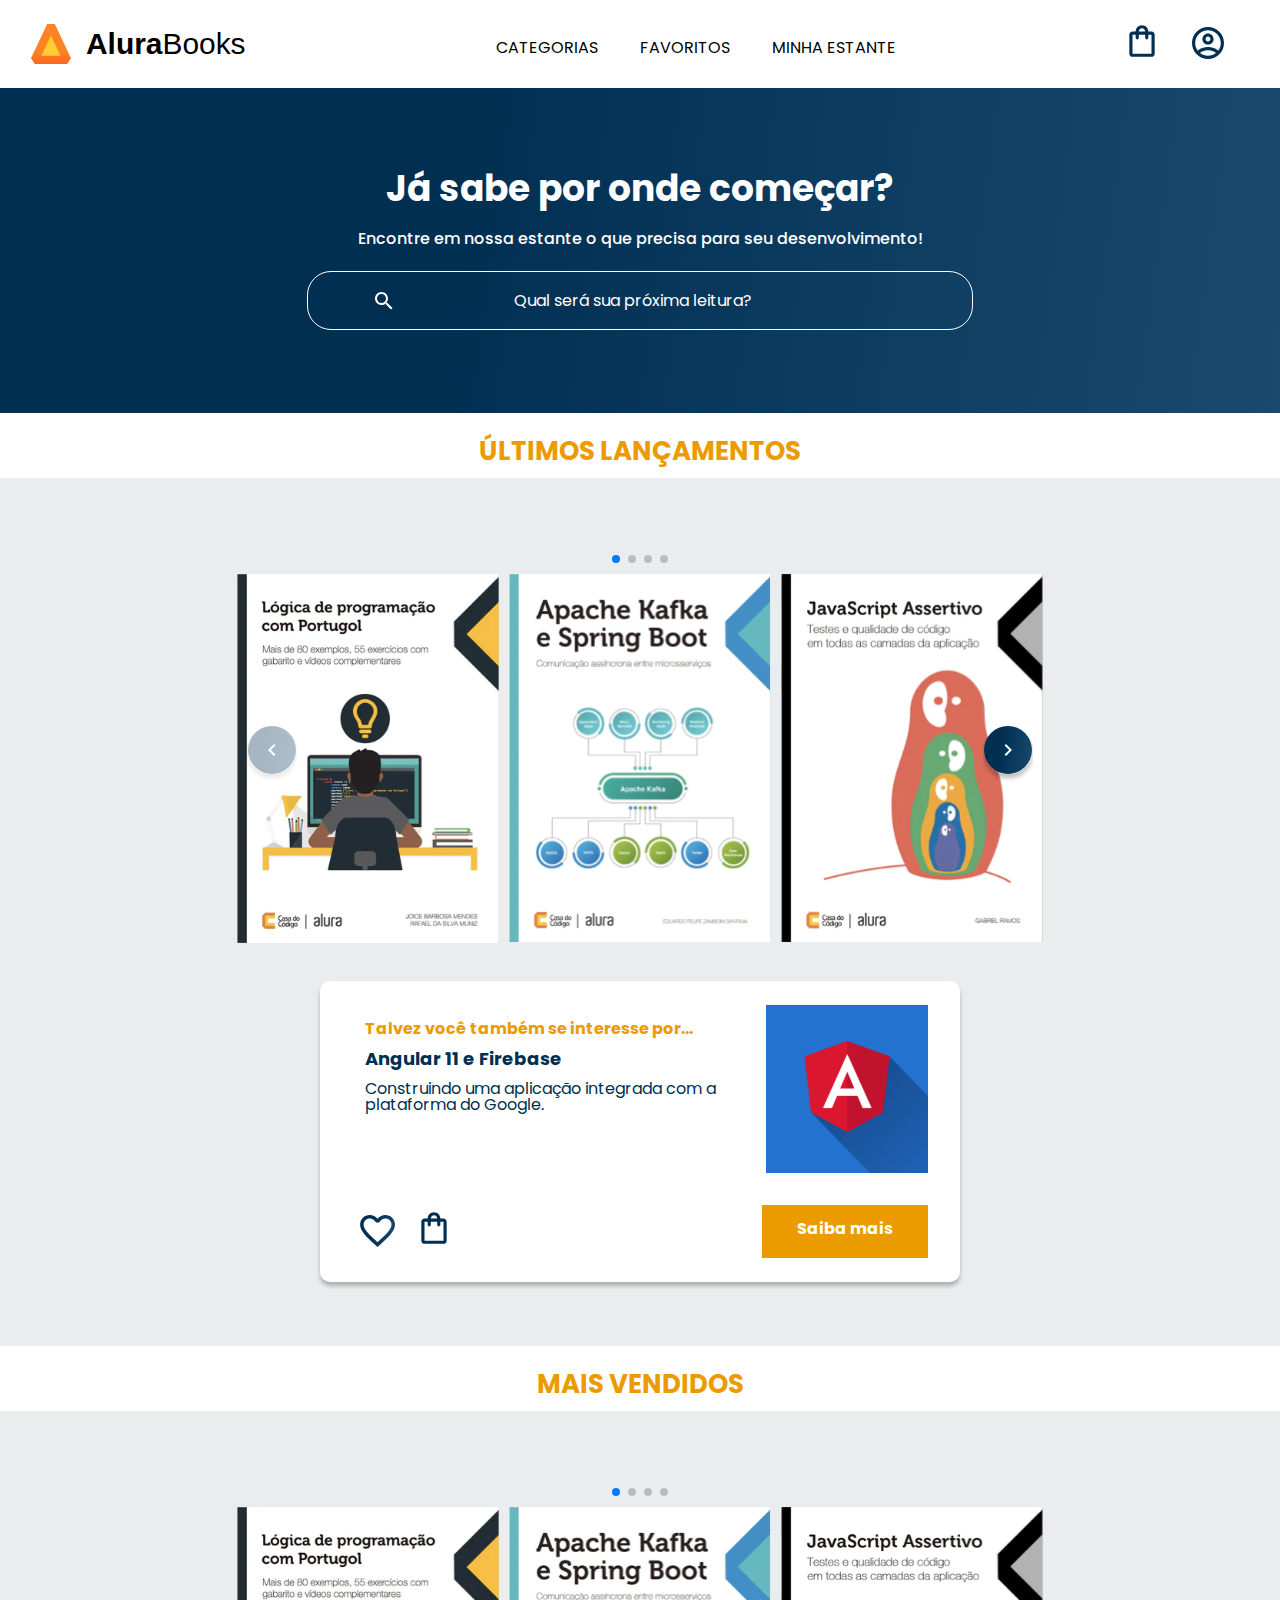
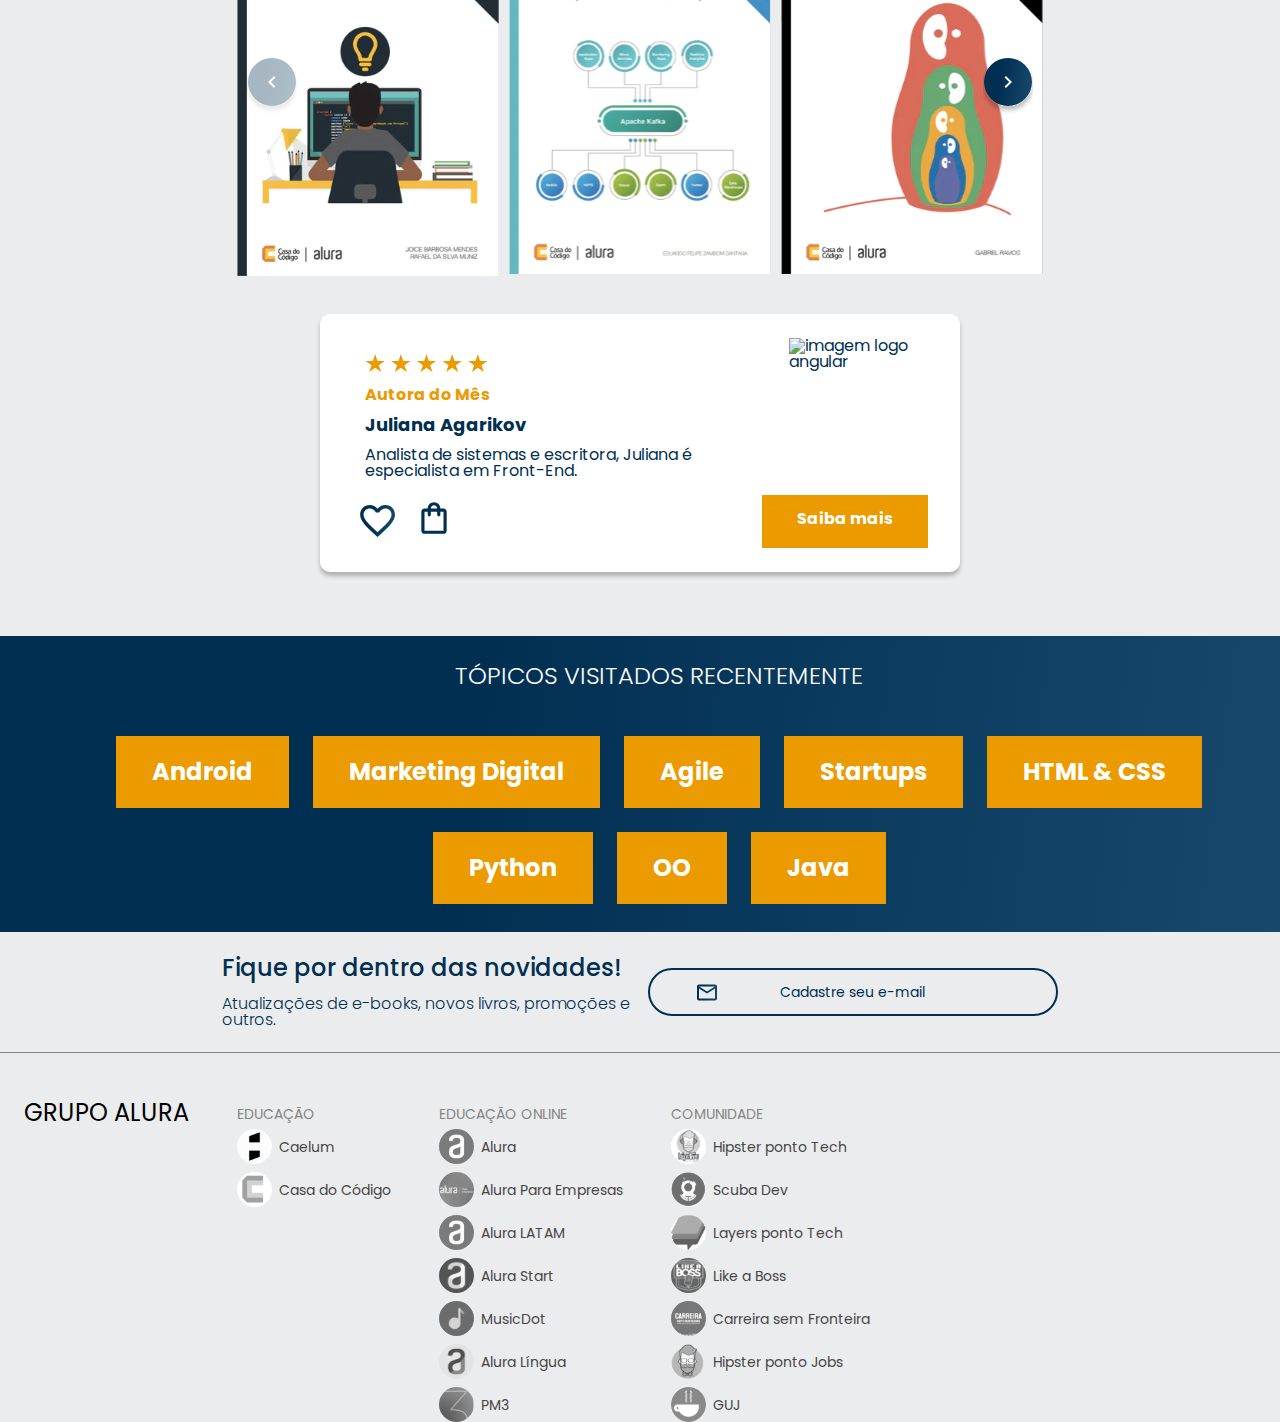
==== index.html @ ea00a30a "correção de imagens" ====
<!DOCTYPE html>
<html lang="pt-br">
<head>
    <meta charset="UTF-8">
    <meta http-equiv="X-UA-Compatible" content="IE=edge">
    <meta name="viewport" content="width=device-width, initial-scale=1.0">
    <link rel="stylesheet" href="assets/css/reset.css">
    <link rel="stylesheet" href="https://cdn.jsdelivr.net/npm/swiper@9/swiper-bundle.min.css"/>
    <link rel="stylesheet" href="assets/css/styles.css">
    <link rel="preconnect" href="https://fonts.googleapis.com">
    <link rel="preconnect" href="https://fonts.gstatic.com" crossorigin>
    <link href="https://fonts.googleapis.com/css2?family=Poppins:wght@300;400;500;700&display=swap" rel="stylesheet">
    <link href="https://fonts.googleapis.com/css2?family=Josefin+Sans:wght@400;700&display=swap" rel="stylesheet">
    <title>AluraBooks</title>
</head>
<body>
    <header class="cabecalho">
        <div class="container">
            <input type="checkbox" id="menu" class="container__botao">
            <label for="menu">
                <span class="cabecalho__menu-hamburguer" aria-label="menu"></span>
            </label>
            <ul class="lista-menu">
                <li class="lista-menu__titulo">Categorias</li>
                <li class="lista-menu__item"><a href="#" class="lista-menu__link">Programação</a></li>
                <li class="lista-menu__item"><a href="#" class="lista-menu__link">Front-end</a></li>
                <li class="lista-menu__item"><a href="#" class="lista-menu__link">Infraestrutura</a></li>
                <li class="lista-menu__item"><a href="#" class="lista-menu__link">Business</a></li>
                <li class="lista-menu__item"><a href="#" class="lista-menu__link">Design & UX</a></li>
            </ul>            
            <img src="assets/img/Logo.svg" alt="logomarca alura books">
            <h1 class="container__titulo"><b class="container__titulo--negrito">Alura</b>Books</h1>
        </div>
        
        <ul class="opcoes">
            <input type="checkbox" id="menu1024" class="container__botao1024">
                <label for="menu1024" class="opcoes__rotulo">
                    <li class="opcoes__item">Categorias</li>
                </label>           
                
                <ul class="lista-menu">
                    <li class="lista-menu__item"><a href="#" class="lista-menu__link">Programação</a></li>
                    <li class="lista-menu__item"><a href="#" class="lista-menu__link">Front-end</a></li>
                    <li class="lista-menu__item"><a href="#" class="lista-menu__link">Infraestrutura</a></li>
                    <li class="lista-menu__item"><a href="#" class="lista-menu__link">Business</a></li>
                    <li class="lista-menu__item"><a href="#" class="lista-menu__link">Design & UX</a></li>
                </ul> 
            </li>
            <li class="opcoes__item"><a href="#" class="opcoes__link">Favoritos</a></li>
            <li class="opcoes__item"><a href="#" class="opcoes__link">Minha estante</a></li></li>
        </ul>
        <div class="container">
            <a href="#"><img src="assets/img/Compras.svg" alt="img/Compras"><h3>Minha sacola</h3></a>
            <a href="#"><img src="assets/img/Usuário.svg" alt="img/Usuario"><h3>Meu perfil</h3></a> 
        </div>               
    </header>

    <main>
        <section class="secao__banner">
            <h2 class="secao__banner__titulo">Já sabe por onde começar?</h2>
            <p class="secao__banner__texto">Encontre em nossa estante o que precisa para seu desenvolvimento!</p>
            <input type="search" name="proximaleitura" id="proxleitura" placeholder="Qual será sua próxima leitura?" class="secao__banner__pergunta">            
        </section>
        <section class="secao__carrossel">
            <h2 class="container__titulo__secao">últimos lançamentos</h2>
            <div class="secao__carrossel--swiper-card">
                <div class="swiper">
                    <!-- If we need pagination -->
                    <div class="swiper-pagination"></div>
    
                    <!-- Additional required wrapper -->
                    <div class="swiper-wrapper">
                      <!-- Slides -->
                      <div class="swiper-slide"><img src="/assets/img/Portugol.svg" alt="Livro sobre portugol"></div>
                      <div class="swiper-slide"><img src="/assets/img/ApacheKafka.svg" alt="Livro sobre apachekafka"></div>
                      <div class="swiper-slide"><img src="/assets/img/Javascript.svg" alt="Livro sobre javascript"></div>
                      <div class="swiper-slide"><img src="/assets/img/Nodejs.svg" alt="Livro sobre nodejs"></div>
                      <div class="swiper-slide"><img src="/assets/img/ReactNative.svg" alt="Livro sobre reactnative"></div>
                      <div class="swiper-slide"><img src="/assets/img/Guia Front-end.svg" alt="Livro sobre frontend"></div>
                    </div> 
                  
                    <!-- If we need navigation buttons -->
                    <div class="swiper-button-prev"></div>
                    <div class="swiper-button-next"></div>         
                </div>
                <div class="secao__carrossel__card">
                    <div class="card-descricao">
                        <div class="descricao">
                            <h3 class="descricao-titulo">Talvez você também se interesse por...</h3>
                            <h2 class="descricao-titulo2">Angular 11 e Firebase</h2>
                            <p class="descricao-texto">Construindo uma aplicação integrada com a plataforma do Google.</p>
                        </div>
                        <img src="/assets/img/Angular.svg" alt="imagem logo angular" class="descricao-img">
                    </div>
                    <div class="card-botao">  
                        <div>
                            <a href="#"><img src="/assets/img/Favoritos.svg" alt="icone favorito"></a>
                            <a href="#"><img src="/assets/img/Compras.svg" alt="icone compras"></a>
                        </div>             
                        <a href="#" class="card-btn">Saiba mais</a>
                    </div>              
                </div>    
            </div>
        </section>

        <section class="secao__carrossel">
            <h2 class="container__titulo__secao">Mais vendidos</h2>
            <div class="secao__carrossel--swiper-card">
                <div class="swiper">
                    <!-- If we need pagination -->
                    <div class="swiper-pagination"></div>
    
                    <!-- Additional required wrapper -->
                    <div class="swiper-wrapper">
                      <!-- Slides -->
                      <div class="swiper-slide"><img src="/assets/img/Portugol.svg" alt="Livro sobre portugol"></div>
                      <div class="swiper-slide"><img src="/assets/img/ApacheKafka.svg" alt="Livro sobre apachekafka"></div>
                      <div class="swiper-slide"><img src="/assets/img/Javascript.svg" alt="Livro sobre javascript"></div>
                      <div class="swiper-slide"><img src="/assets/img/Nodejs.svg" alt="Livro sobre nodejs"></div>
                      <div class="swiper-slide"><img src="/assets/img/ReactNative.svg" alt="Livro sobre reactnative"></div>
                      <div class="swiper-slide"><img src="/assets/img/Guia Front-end.svg" alt="Livro sobre frontend"></div>
                    </div> 
                  
                    <!-- If we need navigation buttons -->
                    <div class="swiper-button-prev"></div>
                    <div class="swiper-button-next"></div>         
                </div> 
                <div class="secao__carrossel__card">
                    <div class="card-descricao">
                        <div class="descricao">
                            <img src="/assets/img/Estrelinhas.svg" alt="img estrelinhas" class="descricao-estrela">
                            <h3 class="descricao-titulo">Autora do Mês</h3>
                            <h2 class="descricao-titulo2">Juliana Agarikov</h2>
                            <p class="descricao-texto">Analista de sistemas e escritora, Juliana é especialista em Front-End. </p>
                        </div>
                        <img src="/assets/img/Perfil-escritora 1.svg" alt="imagem logo angular" class="descricao-img">
                    </div>
                    <div class="card-botao">
                        <div>
                            <a href="#"><img src="/assets/img/Favoritos.svg" alt="icone favorito"></a>
                            <a href="#"><img src="/assets/img/Compras.svg" alt="icone compras"></a>
                        </div>                    
                        <a href="#" class="card-btn">Saiba mais</a>
                    </div>   
                </div>    
            </div>
        </section>
        <section class="secao__topico">
            <h2 class="topico-titulo">TÓPICOS VISITADOS RECENTEMENTE</h2>
            <div class="topico-link">
                <a href="#" class="topico-link-btn">Android</a>
                <a href="#" class="topico-link-btn">Marketing Digital</a>
                <a href="#" class="topico-link-btn">Agile</a>
                <a href="#" class="topico-link-btn">Startups</a>
                <a href="#" class="topico-link-btn">HTML & CSS</a>
                <a href="#" class="topico-link-btn">Python</a>
                <a href="#" class="topico-link-btn">OO</a>
                <a href="#" class="topico-link-btn">Java</a>
            </div>            
        </section>
        <section class="secao__contato">
            <div class="secao__contato__texto">
                <h2 class="contato-titulo">Fique por dentro das novidades!</h2>
                <p class="contato-texto">Atualizações de e-books, novos livros, promoções e outros.</p>
            </div>
            <div class="secao__contato__email">
                <input type="email" name="email" id="email" placeholder="Cadastre seu e-mail" class="contato-email">
            </div>
            
        </section>
    </main>
    <footer class="footer">
        <h2 class="footer__texto">grupo alura</h2>
        <ul class="lista-topicos">
            <li class="lista__titulo">
                <h3>educação</h3>
            </li>
            <li class="lista__item">
                <img src="/assets/img/Caelum.svg" alt="logo caelum">
                <a href="#">Caelum</a>
            </li>
            <li class="lista__item">
                <img src="/assets/img/CasaDoCodigo.svg" alt="logo casa do codigo">
            <a href="#">Casa do Código</a>
            </li>
        </ul>   
        <ul class="lista-topicos">
            <li class="lista__titulo">
                <h3>educação online</h3>
            </li>
            <li class="lista__item">
                <img src="/assets/img/Alura.svg" alt="logo alura">
                <a href="#">Alura</a>
            </li>
            <li class="lista__item">
                <img src="/assets/img/AluraEmpresas.svg" alt="logo alura empresas">
                <a href="#">Alura Para Empresas</a>
            </li> 
            <li class="lista__item">
                <img src="/assets/img/AluraLatam.svg" alt="logo alura latam">
                <a href="#">Alura LATAM</a>
            </li>
            <li class="lista__item">
                <img src="/assets/img/AluraStart.svg" alt="logo alura start">
                <a href="#">Alura Start</a>
            </li>
            <li class="lista__item">
                <img src="/assets/img/MusicDot.svg" alt="logo music dot">
                <a href="#">MusicDot</a>
            </li>
            <li class="lista__item">
                <img src="/assets/img/AluraLingua.svg" alt="logo alura lingua">
                <a href="#">Alura Língua</a>
            </li>
            <li class="lista__item">
                <img src="/assets/img/PM3.svg" alt="logo pm3">
                <a href="#">PM3</a>
            </li>
        </ul>         
        <ul class="lista-topicos">
            <li class="lista__titulo">
                <h3>comunidade</h3>
            </li>
            <li class="lista__item">
                <img src="/assets/img/HipstersTech.svg" alt="logo HipstersTech">
                <a href="#">Hipster ponto Tech</a>
            </li>
            <li class="lista__item">
                <img src="/assets/img/Scuba.svg" alt="">
                <a href="#">Scuba Dev</a>
            </li>
            <li class="lista__item">
                <img src="/assets/img/Layers.svg" alt="">
                <a href="#">Layers ponto Tech</a>
            </li>
            <li class="lista__item">
                <img src="/assets/img/LikeABoss.svg" alt="">
                <a href="#">Like a Boss</a>
            </li>
            <li class="lista__item">
                <img src="/assets/img/CarreiraSemFronteira.svg" alt="">
                <a href="#">Carreira sem Fronteira</a>
            </li>
            <li class="lista__item">
                <img src="/assets/img/HipstersJobs.svg" alt="">
                <a href="#">Hipster ponto Jobs</a>
            </li>
            <li class="lista__item">
                <img src="/assets/img/GUJ.svg" alt="">
                <a href="#">GUJ</a>
            </li>
        </ul>
              
    </footer>
    
    <script src="https://cdn.jsdelivr.net/npm/swiper@9/swiper-bundle.min.js"></script>
    <script src="assets/js/file.js"></script>
</body>
</html>
---- assets/css/styles.css ----
@import url(header.css);
@import url(footer.css);

:root {
    --fonte-padrao: 'Poppins', sans-serif;
    --fonte-secundaria: 'Josefin', sans-serif;
    --cor-fonte-primaria: #002F52;
    --cor-fonte-secundaria: #FFFFFF;
    --cor-fonte-terciaria: rgba (0, 0, 0, 0.85);
    --laranja: #EB9B00;
    --azul-degrade: linear-gradient(97.54deg, #002F52 35.49%, #326589 165.37%);

    --cor-de-fundo: #EBECEE;
    --branco: #FFFFFF;
    --cinza: #474646;
    --cinza2: #858585;
    --preto: #000000;
}

body {
    font-family: var(--fonte-padrao);
    color: var(--cor-fonte-primaria);
    background-color: var(--cor-de-fundo);
    font-size: 16px;
    font-weight: 400;
}


.secao__banner {
    text-align: center;
    background: var(--azul-degrade);
    color: var(--branco);
    padding: 2.5em 1em;
}

.secao__banner__titulo {
    text-align: center;
    font-size: 1.12rem;
    font-weight: 700;
}

.secao__banner__texto {
    text-align: center;
    font-weight: 500;
    margin: 1em 1em 1.5em 1em;
}

.secao__banner__pergunta {
    box-sizing: border-box;
    border: 1px solid var(--branco);
    border-radius: 24px;
    width: 100%;
    padding: 0.5em 0.5em;
    background-color: transparent;
    color: var(--branco);
    
}

.secao__banner__pergunta::placeholder {
    font-family: var(--fonte-padrao);
    font-size: 14px;
    font-weight: 400;
    text-align: center;
    color: var(--branco);
    background: url(../img/Pesquisa.svg) no-repeat;
    background-position: 1.5em;
}

.container__titulo__secao {
    font-size: 1.12rem;
    font-weight: 700;
    text-align: center;
    color: var(--laranja);
    background-color: var(--branco);
    text-transform: uppercase;
    padding: 1em 0 0.5em 0;
}

.swiper-slide img {
    width: 100%;
}

.swiper-button-prev, .swiper-button-next {
    display: none;
}

.swiper-pagination {
    position: initial;
    margin: 0.5em 0;
}

.secao__carrossel__card {
    display: flex;
    flex-direction: column;
    justify-content: space-between;
    background-color: var(--branco);
    margin: 1.5em 1.2em;
    padding: 1em 1em 1.5em 1em;
    box-shadow: 0px 4px 4px rgba(0, 0, 0, 0.25);
    border-radius: 10px;
}

.card-descricao {
    display: flex;
}

.card-botao {
    display: flex;
    justify-content: space-between;
}

.descricao-titulo {
    font-weight: 700;
    color: var(--laranja);
}

.descricao-titulo2 {
    margin: 0.8em 0;
    font-weight: 700;
    font-size: 18px;
}

.descricao-texto {
    font-size: 14px;
    color: var(--cor-fonte-terciaria);
    line-height: 21px;
}

.descricao-img {
    margin-bottom: 2em;
}

.card-btn {
    background: var(--laranja);
    color: var(--branco);
    padding: 1em 2.2em;
    text-align: center;
}

.secao__topico {
    background: var(--azul-degrade);
    padding: 1em 1.2em;
    text-align: center;
    width: 100%;
}

.topico-titulo {
    font-weight: 300;
    color: var(--branco);    
    margin: 0.5em 0 1.5em 0;
}

.topico-link {
    display: flex;
    flex-wrap: wrap;
    justify-content: center;
}

.topico-link-btn {
    background: var(--laranja);
    color: var(--branco);
    width: auto;
    padding: 1em 1.5em;
    text-align: center;
    margin: 0.5em;
    font-size: 14px;
    font-weight: 700;
}

.secao__contato {
    display: flex;
    flex-wrap: wrap;
    padding: 1.5em 2em;
}

.contato-titulo {
    font-size: 18px;
    font-weight: 500;
    color: var(--azul-degrade);
}

.contato-texto {
    font-weight: 300;
    color: var(--azul-degrade);
    margin: 0.5em 0 1.5em 0;
}

.secao__contato__email {
    width: 100%;
}

.contato-email {
    box-sizing: border-box;
    border: 2px solid;
    border-radius: 24px;
    width: 100%;
    padding: 0.6em 1.5em;
    background-color: transparent;
    color: var(--azul-degrade);
}

.contato-email::placeholder {
    font-family: var(--fonte-padrao);
    font-size: 14px;
    font-weight: 400;
    text-align: center;
    color: var(--azul-degrade);
    background: url(../img/Email.svg) no-repeat;
    background-position: 1.5em;
}

@media (min-width: 1024px) {  

    .container__titulo__secao {
        font-size: 1.62rem;
    }    

    .swiper {
        width: 70%;
    }

    .secao__carrossel--swiper-card {
        margin: 5vw 5vw;
    }

    .swiper-slide img {
        width: 100%;
    }

    .swiper-button-next, .swiper-button-prev {
        display: block;
    }

    .swiper-button-prev {
        color: transparent;
        background: url(../img/previous.svg) no-repeat;
        background-position: center;
        width: 50px;
        height: 60px;
    }

    .swiper-button-next {
        color: transparent;
        background: url(../img/next.svg) no-repeat;
        background-position: center;
        width: 50px;
        height: 60px;
    }

    .secao__banner {
        padding: 5.2em 14em;
    }

    .secao__banner__titulo {
        font-size: 2.25rem;
    }

    .secao__banner__texto {
        font-weight: 500;
        margin: 1.5em 0.5em;
    }

    .secao__banner__pergunta {
        width: 80%;
        padding: 1em 0.5em;
    }

    .secao__banner__pergunta::placeholder {
        font-size: 1rem;
        background-position: 3.5em;
    }

    .secao__carrossel__card {
        width: 50%;
        padding: 1.5em 2em;
        margin: 2em 20vw;
    }

    .descricao {
        display: flex;
        flex-direction: column;
        gap: 0.8em;
        padding: 1em 0.8em;
    }
    
    .descricao-estrela {
        width: 30%;
    }

    .descricao-titulo2 {
        margin: 0;
    }

    .descricao-texto {
        line-height: 1em;
        font-size: 1rem;
    }

    .card-btn {
        font-size: 1em;
        font-weight: 700;
    }

    .secao__contato {
        padding: 1.5em 8em;
        flex-wrap: nowrap;
        justify-content: center;
        align-items: center;   
        gap: 1em; 
    }

    .secao__contato__texto {
        display: flex;
        flex-wrap: wrap;
        width: 40%;
        gap: 1em;
    }

    .secao__contato__email {
        width: 40%;
    }

    .contato-titulo {
        margin: 0;
        font-size: 1.5rem;
    }

    .contato-texto {
        margin: 0;
    }
 
    .topico-titulo {
        font-size: 1.5rem;
    }

    .topico-link-btn {
        font-size: 1.5rem;
    }

}

@media (min-width: 1728px) {

    .container__titulo__secao {
        font-size: 2rem;
    }

    .secao__carrossel--swiper-card {
        display: flex;
        justify-content: center;
        align-items: center;
        gap: 3em;
        margin: 5vw 10vw;
    }

    .swiper {
        width: 50%;
    }

    .secao__carrossel__card {
        margin: 0;
        padding: 2em 2em;
        width: 50%;
    }

    .descricao-titulo {
        font-size: 2rem;
    }

    .topico-titulo {
        font-size: 2rem;
    }

    .secao__topico {
        padding: 3em 10em;
        width: auto;
    }

    .topico-link {
        margin: 1em 10em;
    }

    .secao__contato {
        margin: 2.5em 2em;
        justify-content: end;
    }

    .contato-email {
        width: 70%;
    }

}
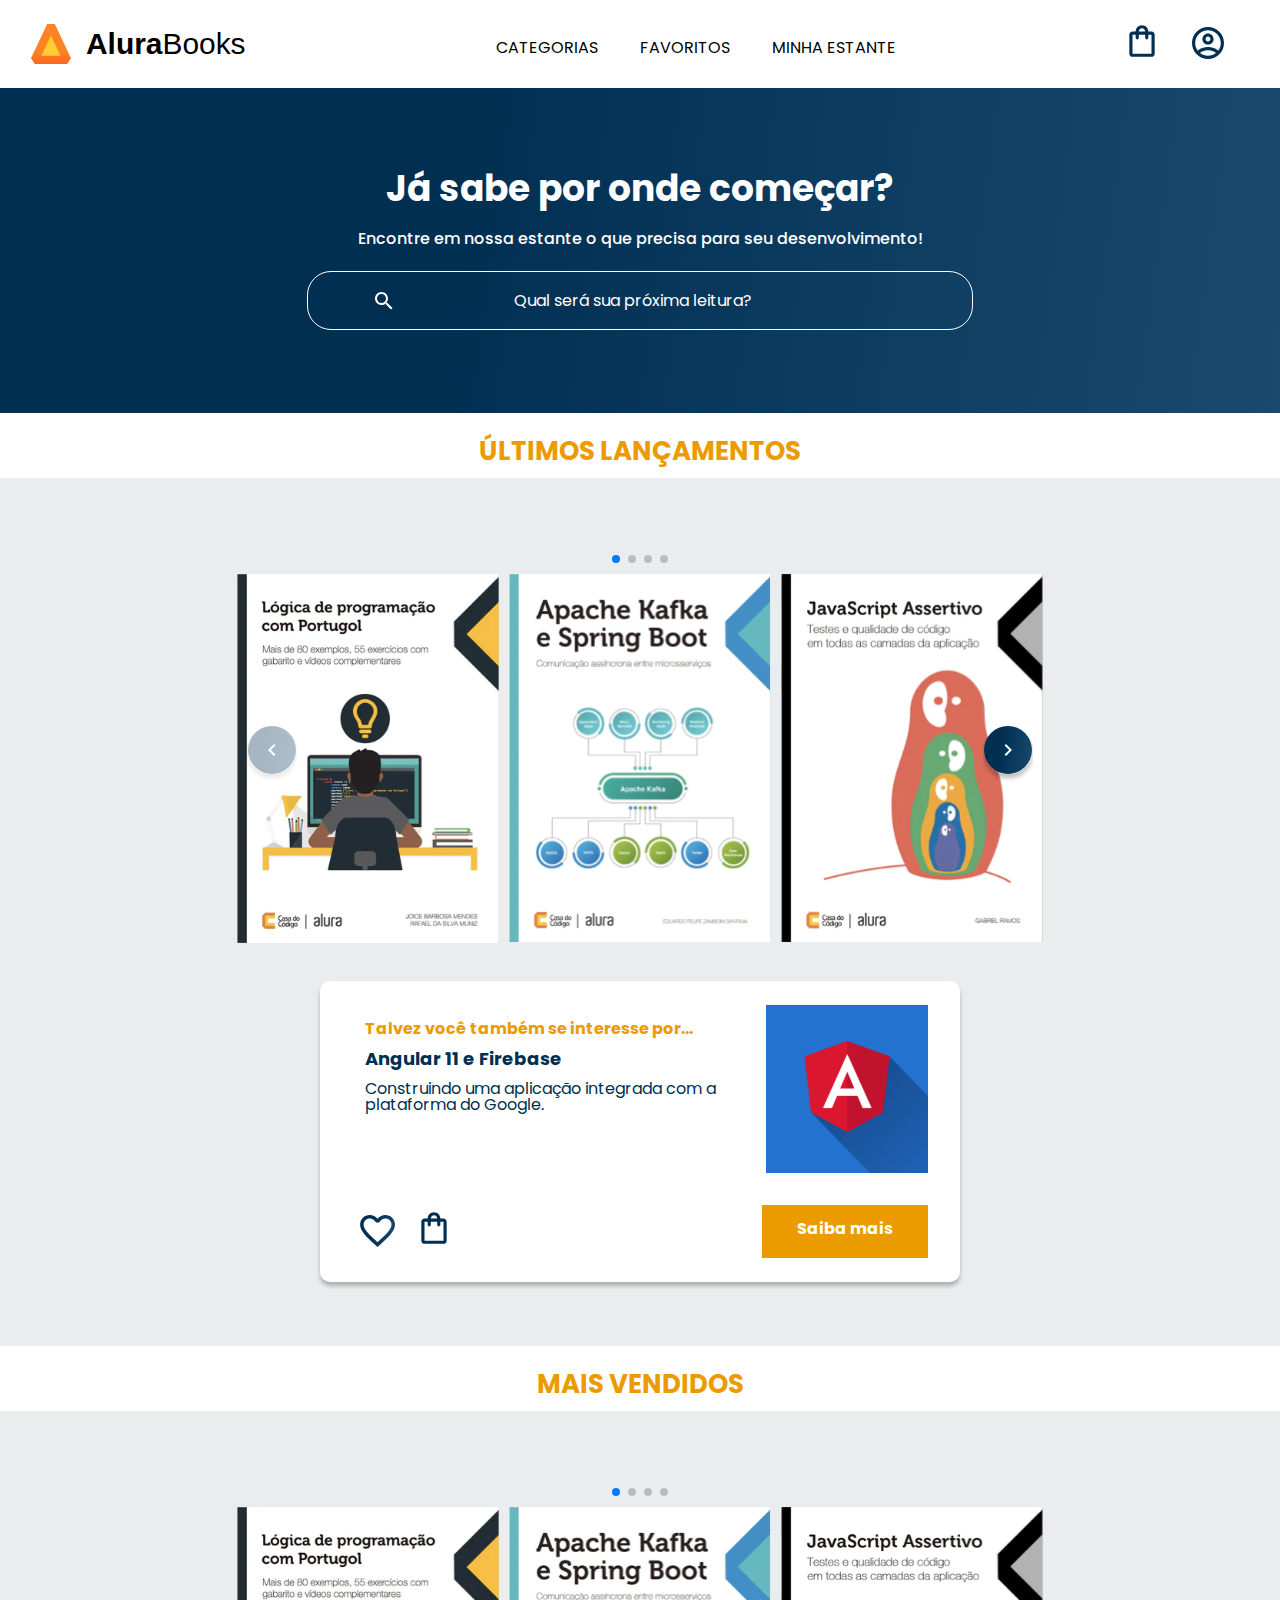
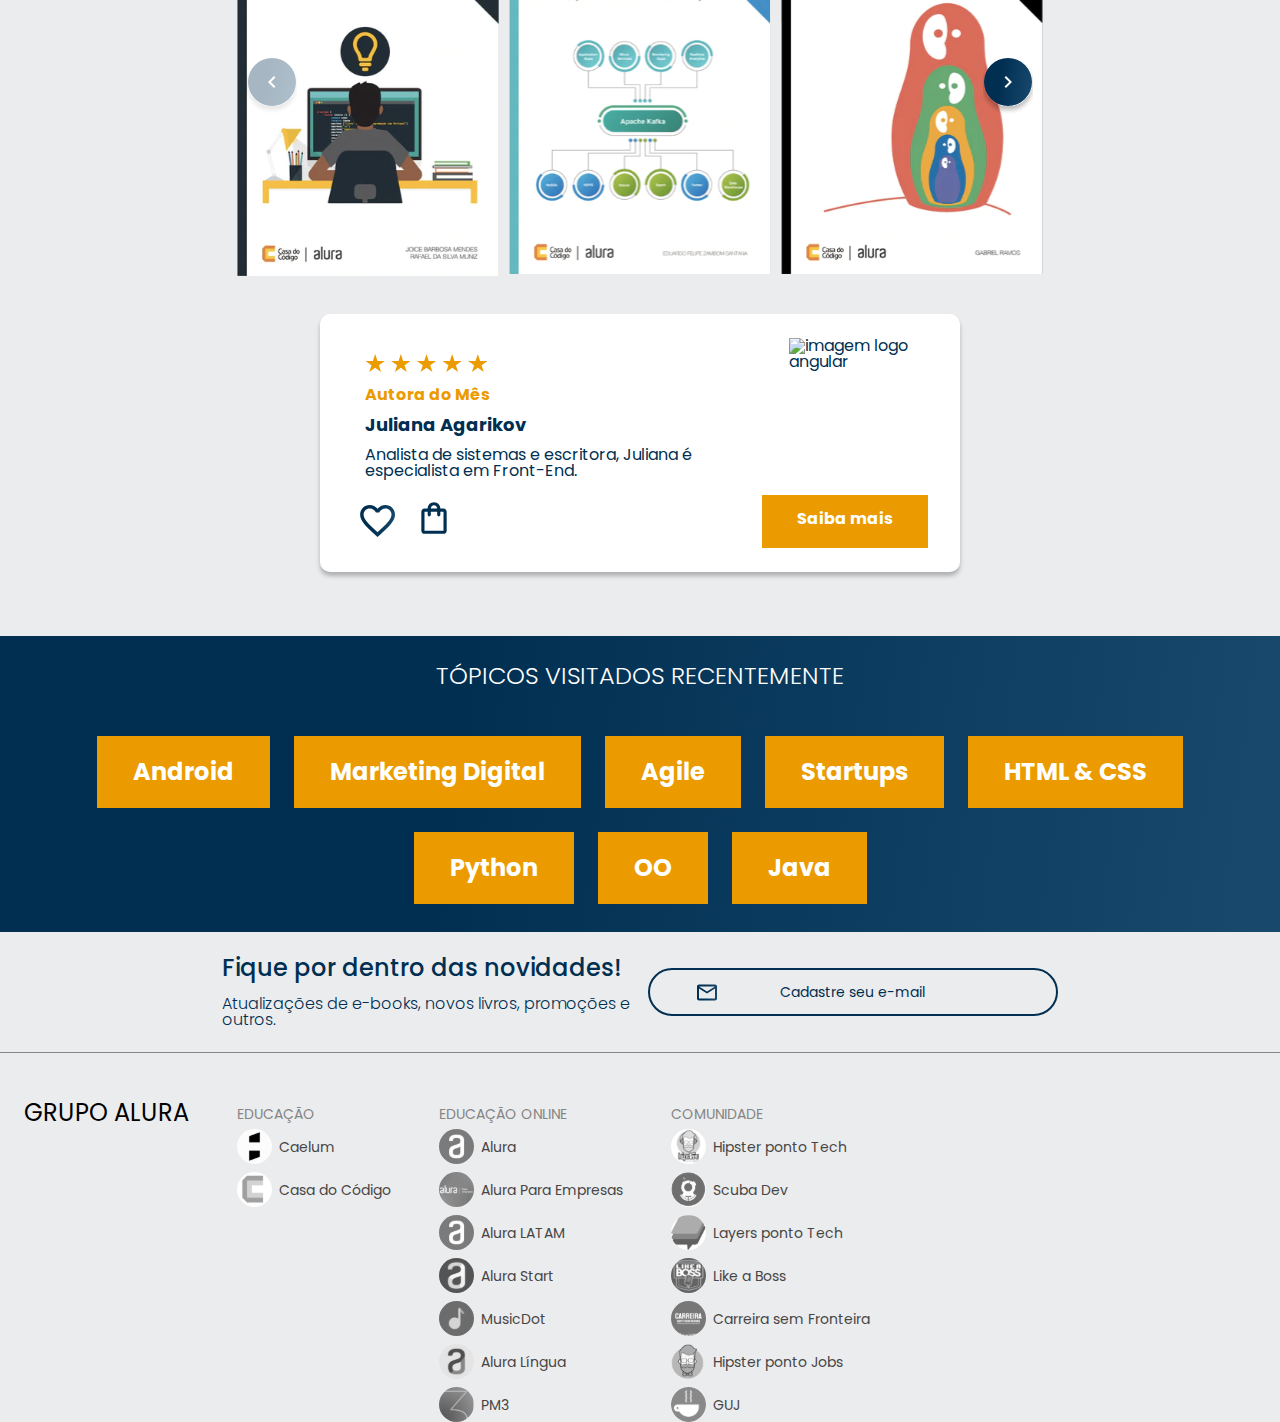
==== commit c55c4c2e: "ajuste responsividadde" ====
--- a/index.html
+++ b/index.html
@@ -29,7 +29,7 @@
                 <li class="lista-menu__item"><a href="#" class="lista-menu__link">Design & UX</a></li>
             </ul>            
             <img src="assets/img/Logo.svg" alt="logomarca alura books">
-            <h1 class="container__titulo"><b class="container__titulo--negrito">Alura</b>Books</h1>
+            <h1 class="container__titulo"><a href="index.html"><b class="container__titulo--negrito">Alura</b>Books</a></h1>
         </div>
         
         <ul class="opcoes">
@@ -51,7 +51,7 @@
         </ul>
         <div class="container">
             <a href="#"><img src="assets/img/Compras.svg" alt="img/Compras"><h3>Minha sacola</h3></a>
-            <a href="#"><img src="assets/img/Usuário.svg" alt="img/Usuario"><h3>Meu perfil</h3></a> 
+            <a href="#" id="perfil"><img src="assets/img/Usuário.svg" alt="img/Usuario"><h3>Meu perfil</h3></a> 
         </div>               
     </header>
 
@@ -249,11 +249,10 @@
                 <img src="/assets/img/GUJ.svg" alt="">
                 <a href="#">GUJ</a>
             </li>
-        </ul>
-              
-    </footer>
-    
+        </ul>              
+    </footer>    
     <script src="https://cdn.jsdelivr.net/npm/swiper@9/swiper-bundle.min.js"></script>
     <script src="assets/js/file.js"></script>
 </body>
+
 </html>--- a/assets/css/styles.css
+++ b/assets/css/styles.css
@@ -1,6 +1,10 @@
 
 @import url(header.css);
 @import url(footer.css);
+@import url(banner.css);
+@import url(formulario.css);
+@import url(cadastro.css);
+
 
 :root {
     --fonte-padrao: 'Poppins', sans-serif;
@@ -24,6 +28,7 @@
     background-color: var(--cor-de-fundo);
     font-size: 16px;
     font-weight: 400;
+    width: 100%;
 }
 
 
@@ -142,7 +147,6 @@
     background: var(--azul-degrade);
     padding: 1em 1.2em;
     text-align: center;
-    width: 100%;
 }
 
 .topico-titulo {
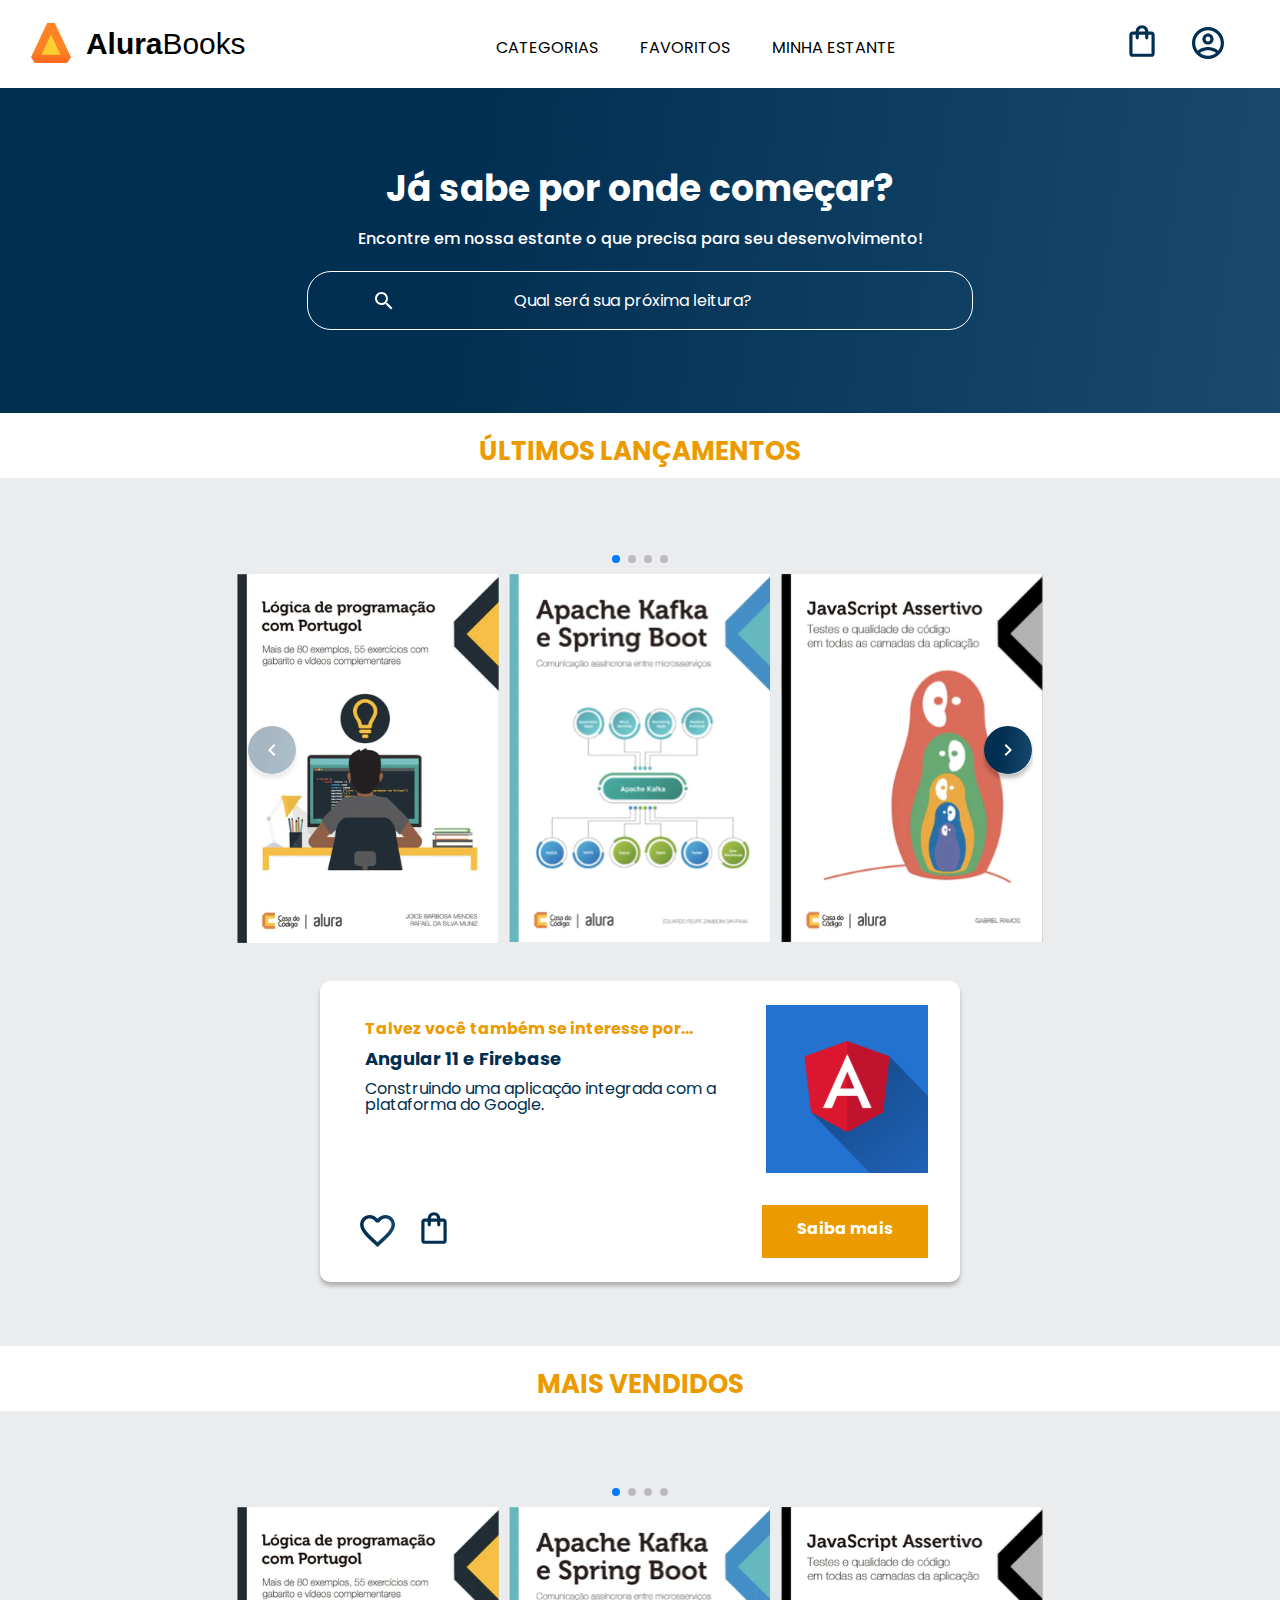
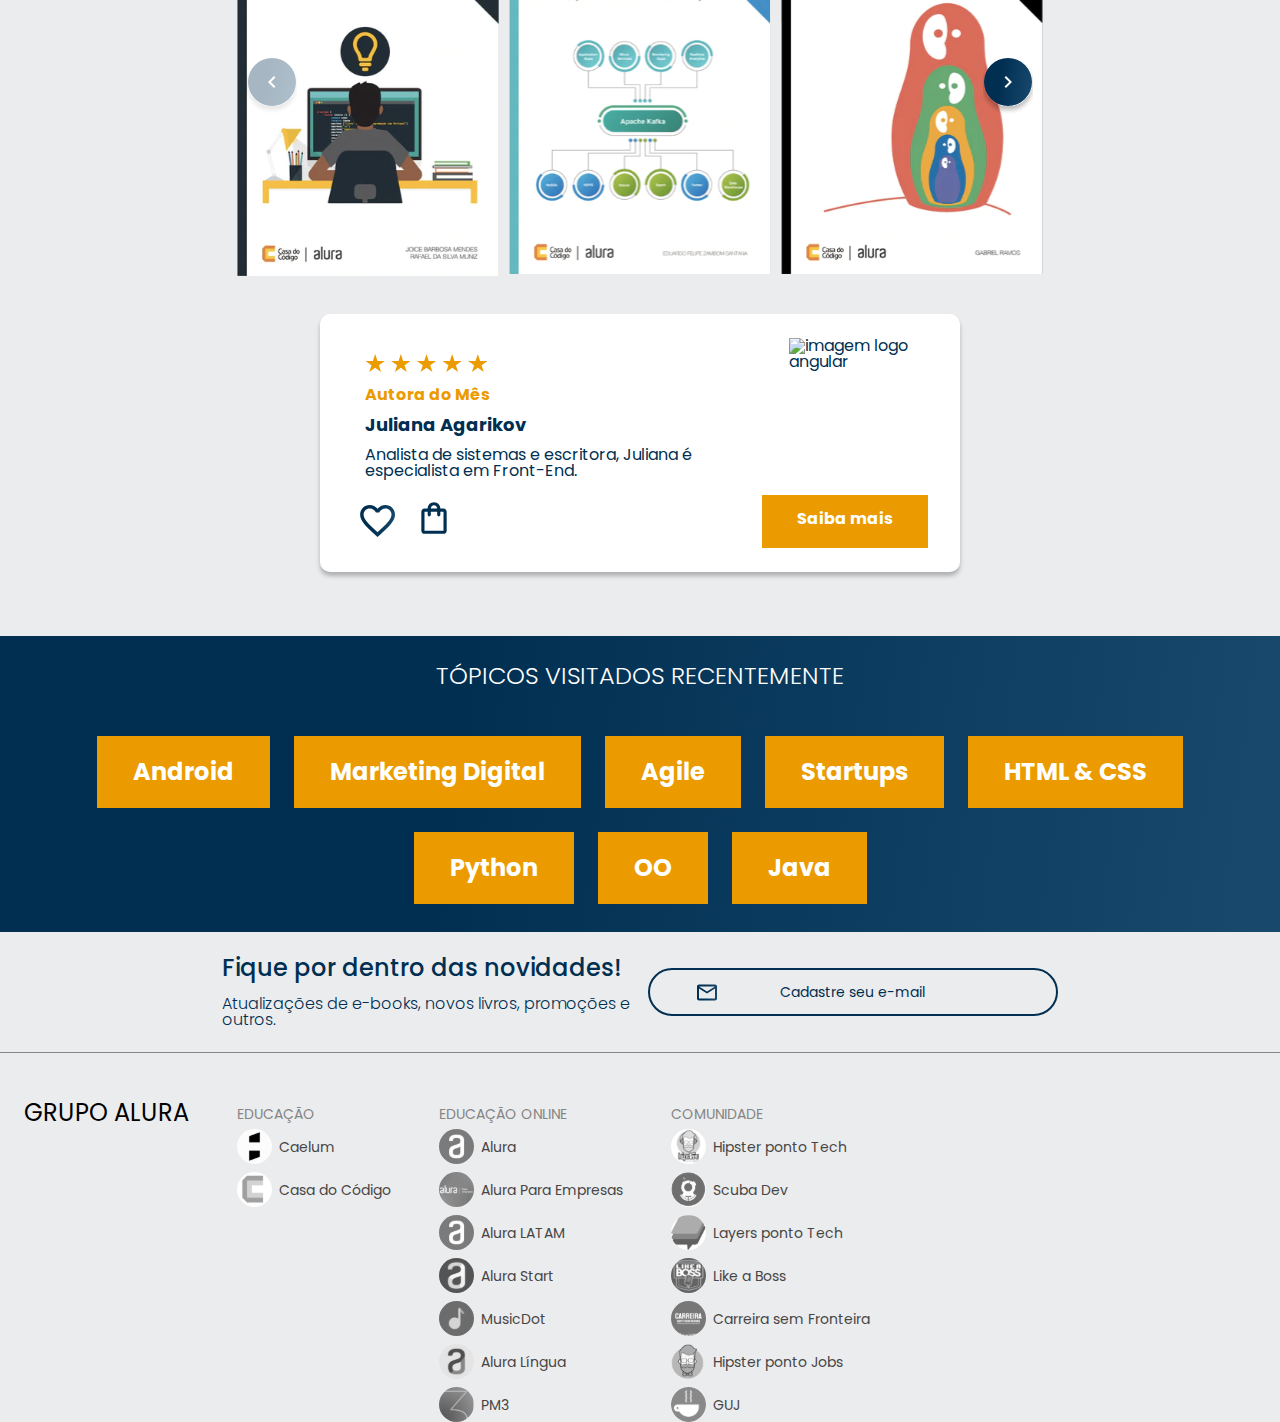
==== commit 4ae4e94e: "ajuste tela cadastro" ====
--- a/index.html
+++ b/index.html
@@ -28,7 +28,7 @@
                 <li class="lista-menu__item"><a href="#" class="lista-menu__link">Business</a></li>
                 <li class="lista-menu__item"><a href="#" class="lista-menu__link">Design & UX</a></li>
             </ul>            
-            <img src="assets/img/Logo.svg" alt="logomarca alura books">
+            <a href="index.html"><img src="assets/img/Logo.svg" alt="logomarca alura books"></a>
             <h1 class="container__titulo"><a href="index.html"><b class="container__titulo--negrito">Alura</b>Books</a></h1>
         </div>
         
--- a/assets/css/styles.css
+++ b/assets/css/styles.css
@@ -20,6 +20,7 @@
     --cinza: #474646;
     --cinza2: #858585;
     --preto: #000000;
+    --vermelho: #D21312;
 }
 
 body {
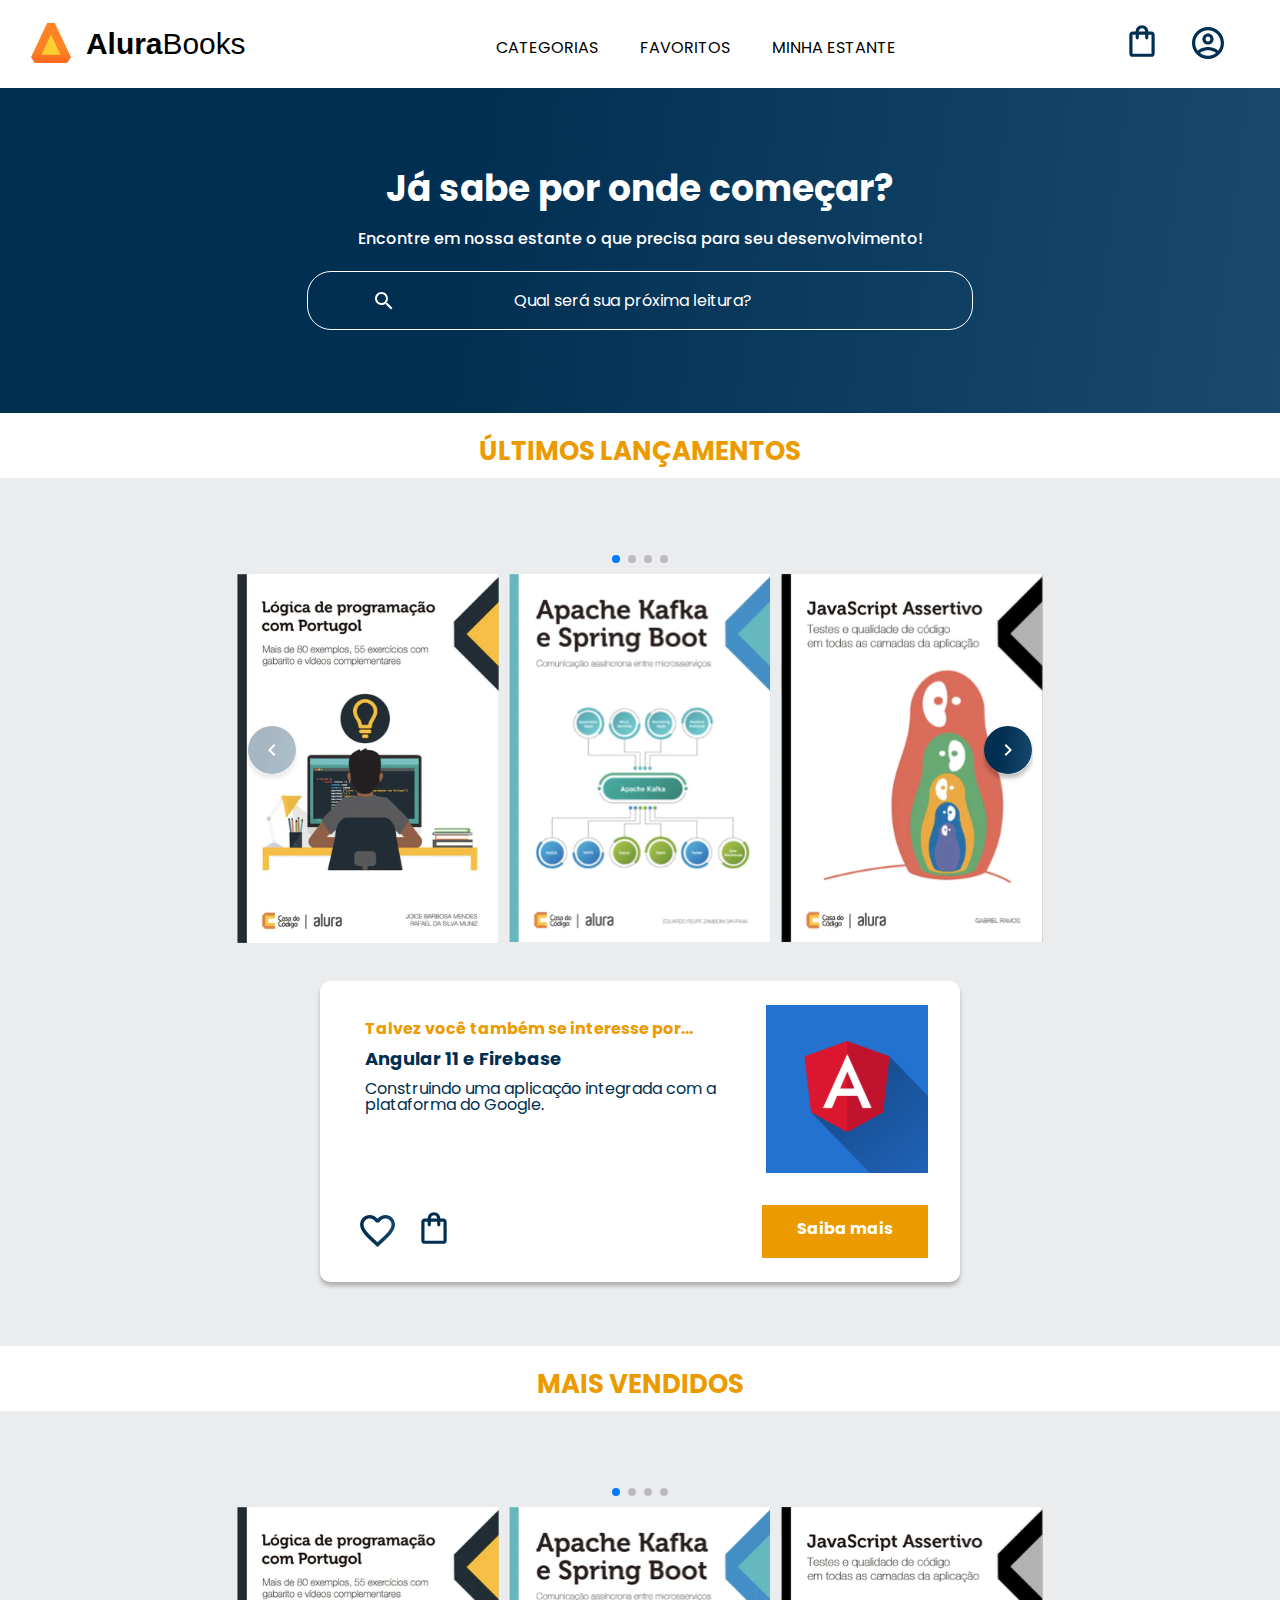
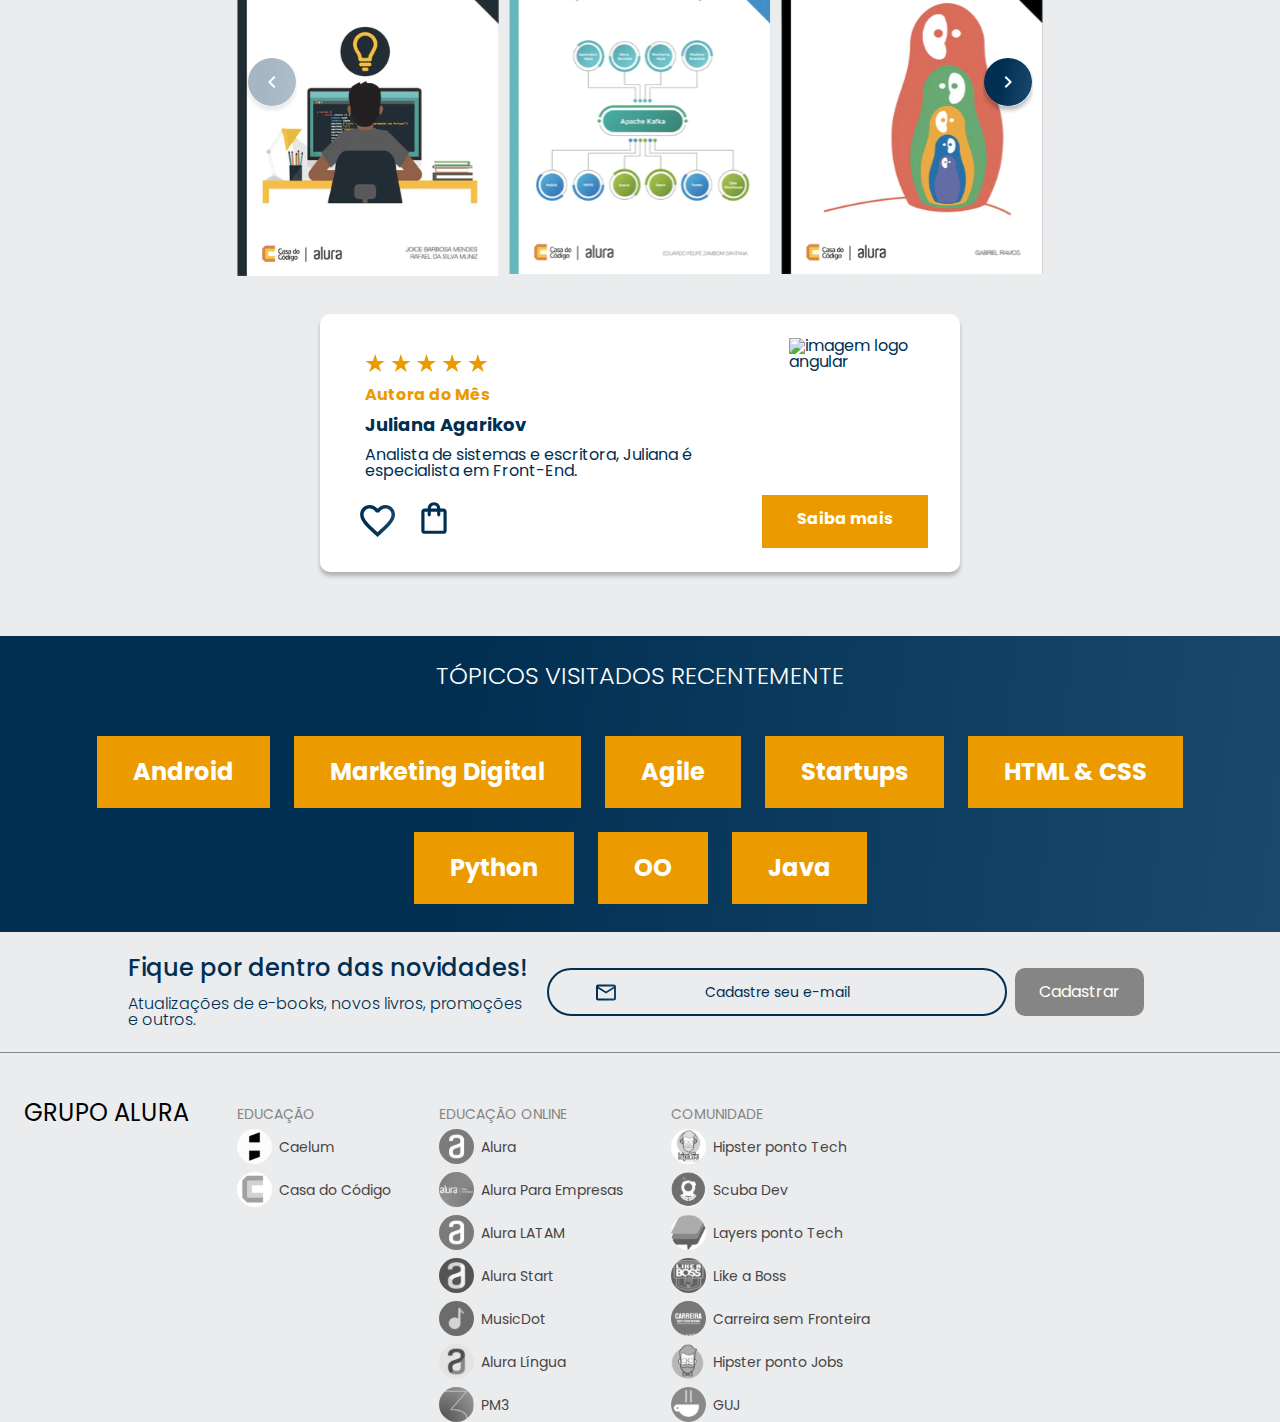
==== commit 6f66cd34: "ajuste tela cadastro" ====
--- a/index.html
+++ b/index.html
@@ -165,6 +165,7 @@
             </div>
             <div class="secao__contato__email">
                 <input type="email" name="email" id="email" placeholder="Cadastre seu e-mail" class="contato-email">
+                <a href="#" class="subscribe-btn">Cadastrar</a>
             </div>
             
         </section>
--- a/assets/css/styles.css
+++ b/assets/css/styles.css
@@ -193,6 +193,9 @@
 
 .secao__contato__email {
     width: 100%;
+    display: flex;
+    flex-wrap: wrap;
+    align-items: center;
 }
 
 .contato-email {
@@ -200,6 +203,7 @@
     border: 2px solid;
     border-radius: 24px;
     width: 100%;
+    height: 50%;
     padding: 0.6em 1.5em;
     background-color: transparent;
     color: var(--azul-degrade);
@@ -213,6 +217,21 @@
     color: var(--azul-degrade);
     background: url(../img/Email.svg) no-repeat;
     background-position: 1.5em;
+}
+
+.subscribe-btn {
+    width: auto;
+    border-radius: 10px;
+    background: var(--cinza2);
+    color: var(--branco);
+    padding: 1em 1.5em;
+    text-align: center;
+    margin: 0.5em;
+}
+
+.subscribe-btn:hover {
+    transition: 500ms;
+    background: var(--cinza);
 }
 
 @media (min-width: 1024px) {  
@@ -323,7 +342,8 @@
     }
 
     .secao__contato__email {
-        width: 40%;
+        width: 60%;
+        flex-wrap: nowrap;
     }
 
     .contato-titulo {
@@ -333,6 +353,10 @@
 
     .contato-texto {
         margin: 0;
+    }
+
+    .contato-email {
+        height: 70%;
     }
  
     .topico-titulo {
@@ -391,15 +415,12 @@
         justify-content: end;
     }
 
-    .contato-email {
-        width: 70%;
-    }
-
-}
-
-
-
-
-
-
-
+    
+}
+
+
+
+
+
+
+
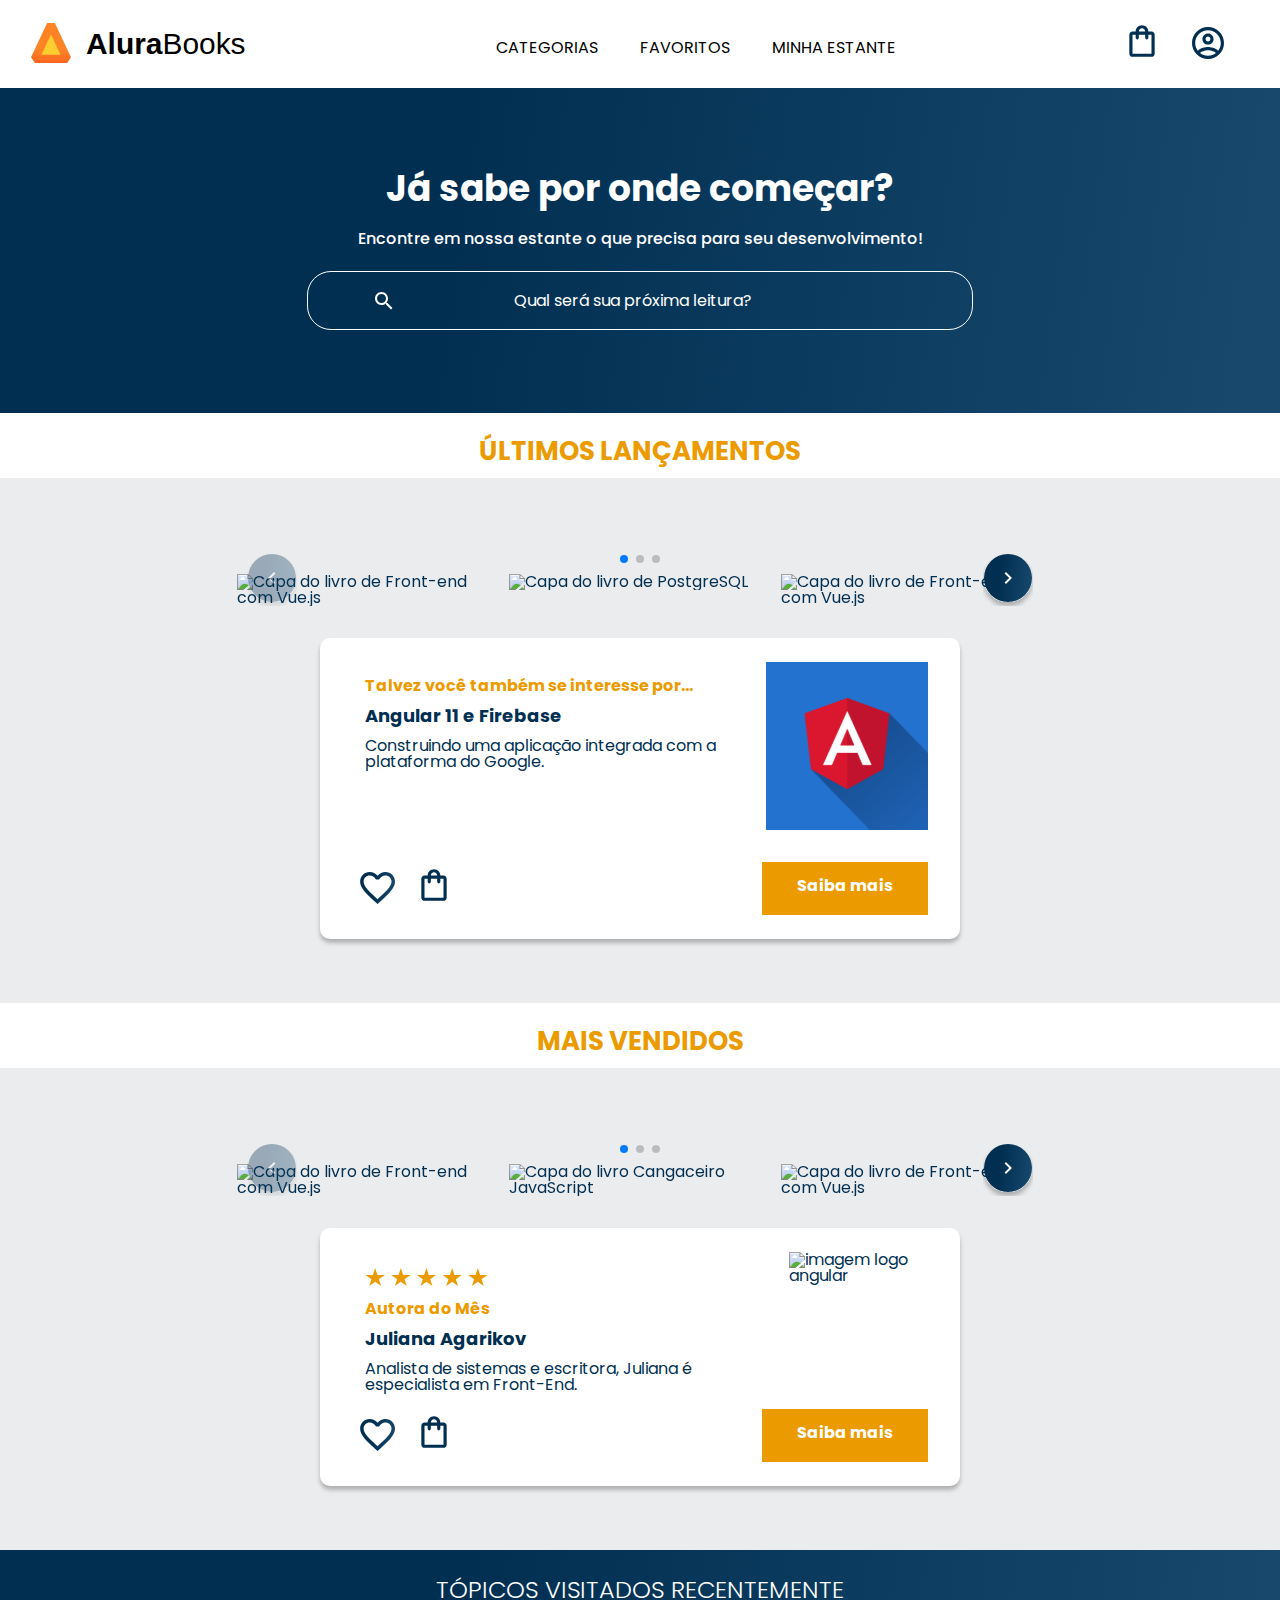
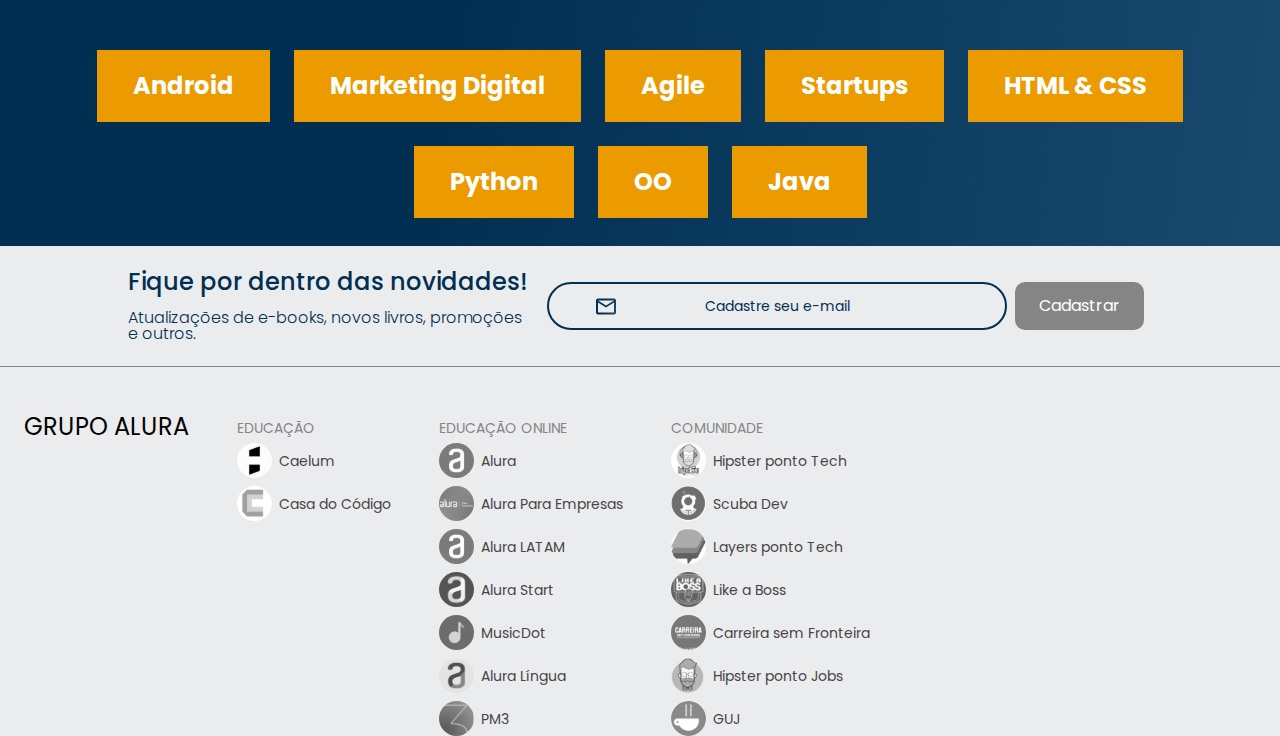
==== commit 65282621: "carregamento dinâmico livros da página inicial" ====
--- a/index.html
+++ b/index.html
@@ -1,11 +1,12 @@
 <!DOCTYPE html>
 <html lang="pt-br">
+
 <head>
     <meta charset="UTF-8">
     <meta http-equiv="X-UA-Compatible" content="IE=edge">
     <meta name="viewport" content="width=device-width, initial-scale=1.0">
     <link rel="stylesheet" href="assets/css/reset.css">
-    <link rel="stylesheet" href="https://cdn.jsdelivr.net/npm/swiper@9/swiper-bundle.min.css"/>
+    <link rel="stylesheet" href="https://cdn.jsdelivr.net/npm/swiper@9/swiper-bundle.min.css" />
     <link rel="stylesheet" href="assets/css/styles.css">
     <link rel="preconnect" href="https://fonts.googleapis.com">
     <link rel="preconnect" href="https://fonts.gstatic.com" crossorigin>
@@ -13,6 +14,7 @@
     <link href="https://fonts.googleapis.com/css2?family=Josefin+Sans:wght@400;700&display=swap" rel="stylesheet">
     <title>AluraBooks</title>
 </head>
+
 <body>
     <header class="cabecalho">
         <div class="container">
@@ -22,44 +24,53 @@
             </label>
             <ul class="lista-menu">
                 <li class="lista-menu__titulo">Categorias</li>
+                <li class="lista-menu__item"><a href="#" class="lista-menu__link">Todos</a></li>
                 <li class="lista-menu__item"><a href="#" class="lista-menu__link">Programação</a></li>
                 <li class="lista-menu__item"><a href="#" class="lista-menu__link">Front-end</a></li>
                 <li class="lista-menu__item"><a href="#" class="lista-menu__link">Infraestrutura</a></li>
                 <li class="lista-menu__item"><a href="#" class="lista-menu__link">Business</a></li>
                 <li class="lista-menu__item"><a href="#" class="lista-menu__link">Design & UX</a></li>
-            </ul>            
+            </ul>
             <a href="index.html"><img src="assets/img/Logo.svg" alt="logomarca alura books"></a>
-            <h1 class="container__titulo"><a href="index.html"><b class="container__titulo--negrito">Alura</b>Books</a></h1>
+            <h1 class="container__titulo"><a href="index.html"><b class="container__titulo--negrito">Alura</b>Books</a>
+            </h1>
         </div>
-        
+
         <ul class="opcoes">
             <input type="checkbox" id="menu1024" class="container__botao1024">
-                <label for="menu1024" class="opcoes__rotulo">
-                    <li class="opcoes__item">Categorias</li>
-                </label>           
-                
-                <ul class="lista-menu">
-                    <li class="lista-menu__item"><a href="#" class="lista-menu__link">Programação</a></li>
-                    <li class="lista-menu__item"><a href="#" class="lista-menu__link">Front-end</a></li>
-                    <li class="lista-menu__item"><a href="#" class="lista-menu__link">Infraestrutura</a></li>
-                    <li class="lista-menu__item"><a href="#" class="lista-menu__link">Business</a></li>
-                    <li class="lista-menu__item"><a href="#" class="lista-menu__link">Design & UX</a></li>
-                </ul> 
+            <label for="menu1024" class="opcoes__rotulo">
+                <li class="opcoes__item">Categorias</li>
+            </label>
+
+            <ul class="lista-menu">
+                <li class="lista-menu__item"><a href="#" class="lista-menu__link" id="lista-categoria">todos</a></li>
+                <li class="lista-menu__item"><a href="#" class="lista-menu__link" id="lista-categoria">programação</a></li>
+                <li class="lista-menu__item"><a href="#" class="lista-menu__link" id="lista-categoria">front-end</a></li>
+                <li class="lista-menu__item"><a href="#" class="lista-menu__link" id="lista-categoria">dados</a></li>
+                <li class="lista-menu__item"><a href="#" class="lista-menu__link" id="lista-categoria">Business</a></li>
+                <li class="lista-menu__item"><a href="#" class="lista-menu__link" id="lista-categoria">Design & UX</a></li>
+            </ul>
             </li>
             <li class="opcoes__item"><a href="#" class="opcoes__link">Favoritos</a></li>
-            <li class="opcoes__item"><a href="#" class="opcoes__link">Minha estante</a></li></li>
+            <li class="opcoes__item"><a href="#" class="opcoes__link">Minha estante</a></li>
+            </li>
         </ul>
         <div class="container">
-            <a href="#"><img src="assets/img/Compras.svg" alt="img/Compras"><h3>Minha sacola</h3></a>
-            <a href="#" id="perfil"><img src="assets/img/Usuário.svg" alt="img/Usuario"><h3>Meu perfil</h3></a> 
-        </div>               
+            <a href="#"><img src="assets/img/Compras.svg" alt="img/Compras">
+                <h3>Minha sacola</h3>
+            </a>
+            <a href="#" id="perfil"><img src="assets/img/Usuário.svg" alt="img/Usuario">
+                <h3>Meu perfil</h3>
+            </a>
+        </div>
     </header>
 
     <main>
         <section class="secao__banner">
             <h2 class="secao__banner__titulo">Já sabe por onde começar?</h2>
             <p class="secao__banner__texto">Encontre em nossa estante o que precisa para seu desenvolvimento!</p>
-            <input type="search" name="proximaleitura" id="proxleitura" placeholder="Qual será sua próxima leitura?" class="secao__banner__pergunta">            
+            <input type="search" name="proximaleitura" id="proxleitura" placeholder="Qual será sua próxima leitura?"
+                class="secao__banner__pergunta">
         </section>
         <section class="secao__carrossel">
             <h2 class="container__titulo__secao">últimos lançamentos</h2>
@@ -67,39 +78,44 @@
                 <div class="swiper">
                     <!-- If we need pagination -->
                     <div class="swiper-pagination"></div>
-    
+
                     <!-- Additional required wrapper -->
-                    <div class="swiper-wrapper">
-                      <!-- Slides -->
-                      <div class="swiper-slide"><img src="/assets/img/Portugol.svg" alt="Livro sobre portugol"></div>
-                      <div class="swiper-slide"><img src="/assets/img/ApacheKafka.svg" alt="Livro sobre apachekafka"></div>
-                      <div class="swiper-slide"><img src="/assets/img/Javascript.svg" alt="Livro sobre javascript"></div>
-                      <div class="swiper-slide"><img src="/assets/img/Nodejs.svg" alt="Livro sobre nodejs"></div>
-                      <div class="swiper-slide"><img src="/assets/img/ReactNative.svg" alt="Livro sobre reactnative"></div>
-                      <div class="swiper-slide"><img src="/assets/img/Guia Front-end.svg" alt="Livro sobre frontend"></div>
-                    </div> 
-                  
+                    <div class="swiper-wrapper" id="wrapper-lancamento">
+                        <!-- Slides -->
+                        <!-- <div class="swiper-slide"><img src="/assets/img/Portugol.svg" alt="Livro sobre portugol"></div>
+                        <div class="swiper-slide"><img src="/assets/img/ApacheKafka.svg" alt="Livro sobre apachekafka">
+                        </div>
+                        <div class="swiper-slide"><img src="/assets/img/Javascript.svg" alt="Livro sobre javascript">
+                        </div>
+                        <div class="swiper-slide"><img src="/assets/img/Nodejs.svg" alt="Livro sobre nodejs"></div>
+                        <div class="swiper-slide"><img src="/assets/img/ReactNative.svg" alt="Livro sobre reactnative">
+                        </div>
+                        <div class="swiper-slide"><img src="/assets/img/Guia Front-end.svg" alt="Livro sobre frontend">
+                        </div> -->
+                    </div>
+
                     <!-- If we need navigation buttons -->
                     <div class="swiper-button-prev"></div>
-                    <div class="swiper-button-next"></div>         
+                    <div class="swiper-button-next"></div>
                 </div>
                 <div class="secao__carrossel__card">
                     <div class="card-descricao">
                         <div class="descricao">
                             <h3 class="descricao-titulo">Talvez você também se interesse por...</h3>
                             <h2 class="descricao-titulo2">Angular 11 e Firebase</h2>
-                            <p class="descricao-texto">Construindo uma aplicação integrada com a plataforma do Google.</p>
+                            <p class="descricao-texto">Construindo uma aplicação integrada com a plataforma do Google.
+                            </p>
                         </div>
                         <img src="/assets/img/Angular.svg" alt="imagem logo angular" class="descricao-img">
                     </div>
-                    <div class="card-botao">  
+                    <div class="card-botao">
                         <div>
                             <a href="#"><img src="/assets/img/Favoritos.svg" alt="icone favorito"></a>
                             <a href="#"><img src="/assets/img/Compras.svg" alt="icone compras"></a>
-                        </div>             
+                        </div>
                         <a href="#" class="card-btn">Saiba mais</a>
-                    </div>              
-                </div>    
+                    </div>
+                </div>
             </div>
         </section>
 
@@ -109,29 +125,34 @@
                 <div class="swiper">
                     <!-- If we need pagination -->
                     <div class="swiper-pagination"></div>
-    
+
                     <!-- Additional required wrapper -->
-                    <div class="swiper-wrapper">
-                      <!-- Slides -->
-                      <div class="swiper-slide"><img src="/assets/img/Portugol.svg" alt="Livro sobre portugol"></div>
-                      <div class="swiper-slide"><img src="/assets/img/ApacheKafka.svg" alt="Livro sobre apachekafka"></div>
-                      <div class="swiper-slide"><img src="/assets/img/Javascript.svg" alt="Livro sobre javascript"></div>
-                      <div class="swiper-slide"><img src="/assets/img/Nodejs.svg" alt="Livro sobre nodejs"></div>
-                      <div class="swiper-slide"><img src="/assets/img/ReactNative.svg" alt="Livro sobre reactnative"></div>
-                      <div class="swiper-slide"><img src="/assets/img/Guia Front-end.svg" alt="Livro sobre frontend"></div>
-                    </div> 
-                  
+                    <div class="swiper-wrapper" id="wrapper-vendido">
+                        <!-- Slides -->
+                        <!-- <div class="swiper-slide"><img src="/assets/img/Portugol.svg" alt="Livro sobre portugol"></div>
+                        <div class="swiper-slide"><img src="/assets/img/ApacheKafka.svg" alt="Livro sobre apachekafka">
+                        </div>
+                        <div class="swiper-slide"><img src="/assets/img/Javascript.svg" alt="Livro sobre javascript">
+                        </div>
+                        <div class="swiper-slide"><img src="/assets/img/Nodejs.svg" alt="Livro sobre nodejs"></div>
+                        <div class="swiper-slide"><img src="/assets/img/ReactNative.svg" alt="Livro sobre reactnative">
+                        </div>
+                        <div class="swiper-slide"><img src="/assets/img/Guia Front-end.svg" alt="Livro sobre frontend">
+                        </div> -->
+                    </div>
+
                     <!-- If we need navigation buttons -->
                     <div class="swiper-button-prev"></div>
-                    <div class="swiper-button-next"></div>         
-                </div> 
+                    <div class="swiper-button-next"></div>
+                </div>
                 <div class="secao__carrossel__card">
                     <div class="card-descricao">
                         <div class="descricao">
                             <img src="/assets/img/Estrelinhas.svg" alt="img estrelinhas" class="descricao-estrela">
                             <h3 class="descricao-titulo">Autora do Mês</h3>
                             <h2 class="descricao-titulo2">Juliana Agarikov</h2>
-                            <p class="descricao-texto">Analista de sistemas e escritora, Juliana é especialista em Front-End. </p>
+                            <p class="descricao-texto">Analista de sistemas e escritora, Juliana é especialista em
+                                Front-End. </p>
                         </div>
                         <img src="/assets/img/Perfil-escritora 1.svg" alt="imagem logo angular" class="descricao-img">
                     </div>
@@ -139,10 +160,10 @@
                         <div>
                             <a href="#"><img src="/assets/img/Favoritos.svg" alt="icone favorito"></a>
                             <a href="#"><img src="/assets/img/Compras.svg" alt="icone compras"></a>
-                        </div>                    
+                        </div>
                         <a href="#" class="card-btn">Saiba mais</a>
-                    </div>   
-                </div>    
+                    </div>
+                </div>
             </div>
         </section>
         <section class="secao__topico">
@@ -156,7 +177,7 @@
                 <a href="#" class="topico-link-btn">Python</a>
                 <a href="#" class="topico-link-btn">OO</a>
                 <a href="#" class="topico-link-btn">Java</a>
-            </div>            
+            </div>
         </section>
         <section class="secao__contato">
             <div class="secao__contato__texto">
@@ -167,7 +188,7 @@
                 <input type="email" name="email" id="email" placeholder="Cadastre seu e-mail" class="contato-email">
                 <a href="#" class="subscribe-btn">Cadastrar</a>
             </div>
-            
+
         </section>
     </main>
     <footer class="footer">
@@ -182,9 +203,9 @@
             </li>
             <li class="lista__item">
                 <img src="/assets/img/CasaDoCodigo.svg" alt="logo casa do codigo">
-            <a href="#">Casa do Código</a>
-            </li>
-        </ul>   
+                <a href="#">Casa do Código</a>
+            </li>
+        </ul>
         <ul class="lista-topicos">
             <li class="lista__titulo">
                 <h3>educação online</h3>
@@ -196,7 +217,7 @@
             <li class="lista__item">
                 <img src="/assets/img/AluraEmpresas.svg" alt="logo alura empresas">
                 <a href="#">Alura Para Empresas</a>
-            </li> 
+            </li>
             <li class="lista__item">
                 <img src="/assets/img/AluraLatam.svg" alt="logo alura latam">
                 <a href="#">Alura LATAM</a>
@@ -217,7 +238,7 @@
                 <img src="/assets/img/PM3.svg" alt="logo pm3">
                 <a href="#">PM3</a>
             </li>
-        </ul>         
+        </ul>
         <ul class="lista-topicos">
             <li class="lista__titulo">
                 <h3>comunidade</h3>
@@ -250,10 +271,11 @@
                 <img src="/assets/img/GUJ.svg" alt="">
                 <a href="#">GUJ</a>
             </li>
-        </ul>              
-    </footer>    
+        </ul>
+    </footer>
     <script src="https://cdn.jsdelivr.net/npm/swiper@9/swiper-bundle.min.js"></script>
     <script src="assets/js/file.js"></script>
+    <script src="assets/js/carrega-livros-index.js"></script>
 </body>
 
 </html>--- a/assets/css/styles.css
+++ b/assets/css/styles.css
@@ -1,9 +1,8 @@
-
 @import url(header.css);
 @import url(footer.css);
-@import url(banner.css);
 @import url(formulario.css);
 @import url(cadastro.css);
+@import url(livros.css);
 
 
 :root {
@@ -21,6 +20,10 @@
     --cinza2: #858585;
     --preto: #000000;
     --vermelho: #D21312;
+
+    --button-color: #326589;
+    --text-title-color: #fc6621;
+    --text-tag-color: #9c9c9c;
 }
 
 body {
